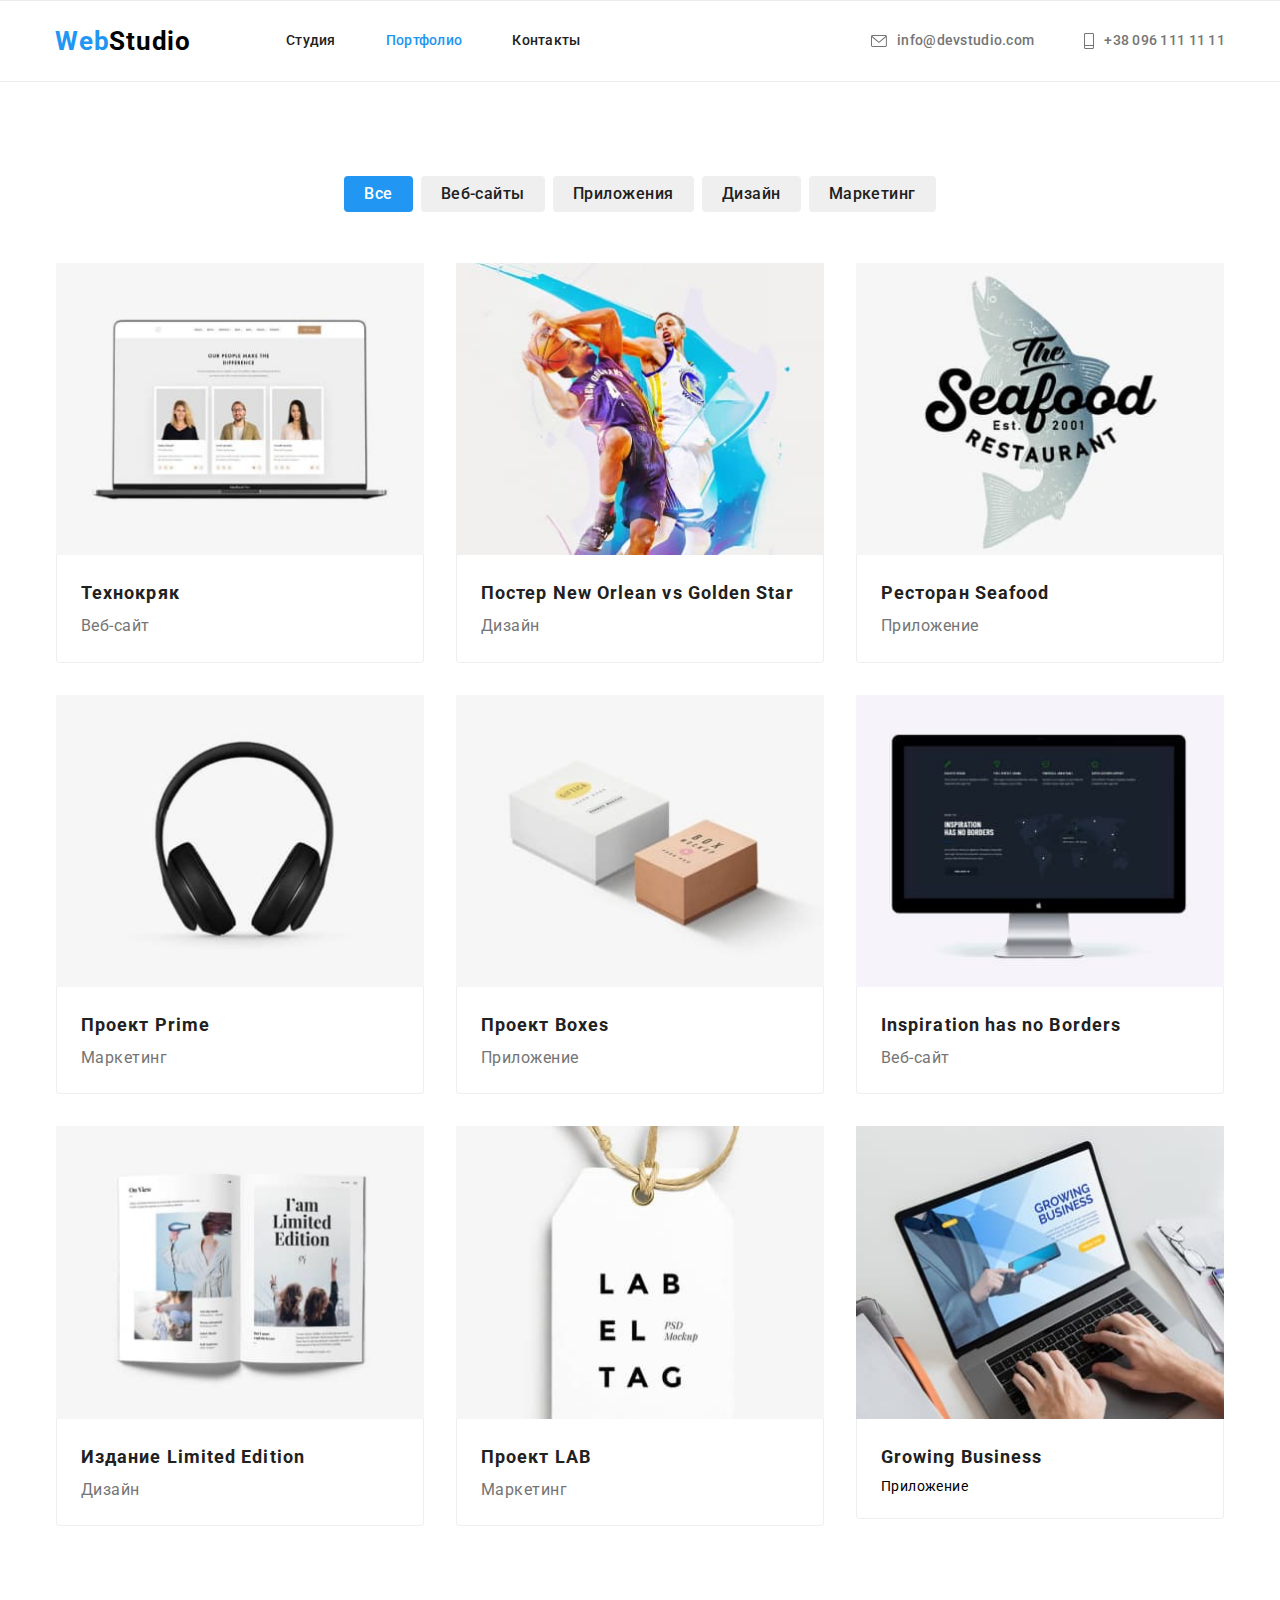
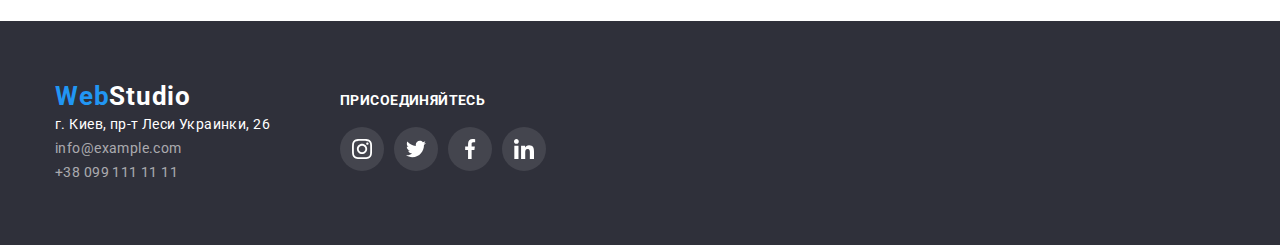
==== portfolio.html @ cf09ec6f "save" ====
<!DOCTYPE html>
<html lang="en">
<head>
    <meta charset="UTF-8">
    <meta http-equiv="X-UA-Compatible" content="IE=edge">
    <meta name="viewport" content="width=device-width, initial-scale=1.0">
    <title>Portfolio</title>
<!--Шрифты-->
<link rel="preconnect" href="https://fonts.googleapis.com">
<link rel="preconnect" href="https://fonts.gstatic.com" crossorigin>
<link href="https://fonts.googleapis.com/css2?family=Raleway:wght@500&family=Roboto:wght@400;500;700;900&display=swap"
    rel="stylesheet">
<!-- Конец шрифтов -->

<!-- Normalize styles старт -->
<link rel="stylesheet" href="https://cdn.jsdelivr.net/npm/modern-normalize@1.1.0/modern-normalize.min.css">
<!-- Normalize styles конец -->

<!-- Кастомніе стили -->
    <link rel="stylesheet" href="./css/styles.css">
    
    
    </head>

<body>
    <!--Шапка сайта-->
    
    <header class="header header-wrapper">
        <div class="container header-container">
        <nav class="header-container">
            <a class="header-logo link" href="./index.html">Web<span class="logo">Studio</span></a>

            <ul class="header-list list header-color">
                <li class="header-list-item"><a class="nav-link link" href="./index.html">Студия</a></li>
                <li class="header-list-item"><a class="nav-link link current" href="./portfolio.html">Портфолио</a></li>
                <li class="header-list-item"><a class="nav-link link" href="./index.html">Контакты</a></li>
            </ul>
        </nav>

        <ul class="header-list header-contact list">
             <li class="header-cntct header-contacts-item"><a class="header-link link" href="mailto:info@devstudio.com">
                <svg class="contact-link-icon" width="16" height="12">
                    <use href="./images/icons.svg#icon-envelope"></use>
                </svg>info@devstudio.com</a></li>

            <li class="header-tel-item"><a class="header-link link" href="tel:+380961111111">
                <svg class="contact-link-icon" width="10" height="16">
                    <use href="./images/icons.svg#icon-telephone"></use>
                </svg>+38 096 111 11 11</a></li>

        </ul>
            </div>
                </header>

    <main>
    <section class="section-distance">
        <div class="container">
    <!--Кнопки-->
    <h1 class="hidden">Кнопки</h1>
<ul class="button-portfolio">
    <li class="button-item section-shadow"><button class="button-list btn-info current" type="button">Все</button></li>
    <li class="button-item section-shadow"><button class="button-list btn-info" type="button">Веб-сайты</button></li>
    <li class="button-item section-shadow"><button class="button-list btn-info" type="button">Приложения</button></li>
    <li class="button-item section-shadow"><button class="button-list btn-info" type="button">Дизайн</button></li>
    <li class="button-item section-shadow"><button class="button-list btn-info" type="button">Маркетинг</button></li>
</ul>


<!--Список работ-->
  
    
<ul class="card-list about-img card-set">
    <li class="card-img list card-set-item"><img class="card-link" src="./images/img1.jpg" alt="ноутбук" width="370" height="294">
    <div class="team-wrapper"><h2 class="card-title">Технокряк</h2>
    <p class="card-text">Веб-сайт</p></div>
</li>
   
    <li class="card-img list card-set-item"><img src="./images/img2.jpg" alt="баскетбол" width="370" height="294">
    <div class="team-wrapper"><h2 class="card-title">Постер New Orlean vs Golden Star</h2>
    <p class="card-text">Дизайн</p></div>
</li>
   
    <li class="card-img list card-set-item"><img src="./images/img3.jpg" alt="рыба" width="370" height="294">
    <div class="team-wrapper"><h2 class="card-title">Ресторан Seafood</h2>
    <p class="card-text">Приложение</p></div>
</li>
    
    <li class="card-img list card-set-item"><img src="./images/img4.jpg" alt="наушники" width="370" height="294">
    <div class="team-wrapper"><h2 class="card-title">Проект Prime</h2>
    <p class="card-text">Маркетинг</p></div>
</li>
    
    <li class="card-img list card-set-item"><img src="./images/img5.jpg" alt="коробки" width="370" height="294">
    <div class="team-wrapper"><h2 class="card-title">Проект Boxes</h2>
    <p class="card-text">Приложение</p></div>
</li>
    
    <li class="card-img list card-set-item"><img src="./images/img6.jpg" alt="монитор" width="370" height="294">
    <div class="team-wrapper"><h2 class="card-title">Inspiration has no Borders</h2>
    <p class="card-text">Веб-сайт</p></div>
</li>
    
    <li class="card-img list card-set-item"><img src="./images/img7.jpg" alt="журнал" width="370" height="294">
   <div class="team-wrapper"><h2 class="card-title">Издание Limited Edition</h2>
<p class="card-text">Дизайн</p></div>
</li>
    
    <li class="card-img list card-set-item"><img src="./images/img8.jpg" alt="брелок" width="370" height="294">
    <div class="team-wrapper"><h2 class="card-title">Проект LAB</h2>
    <p class="card-text">Маркетинг</p></div>
</li>
   
    <li class="card-img list card-set-item"><img src="./images/img9.jpg" alt="ноутбук с руками" width="370" height="294">
    <div class="team-wrapper"><h2 class="card-title">Growing Business</h2>
    <p>Приложение</p></div>
</li>
    
</ul>
    </div>
    </section>
    </main>


    <!--Футер-->
<footer class="footer">
    <div class="container footer-container">
        <div class="footer-cntct">
            <a class="footer-logo link" href="./index.html">Web<span class="footer-logo-ft">Studio</span></a>

            <address>
                <p class="address">г. Киев, пр-т Леси Украинки, 26</p>

                <ul class="list footer-contact">

                    <li><a class="link link-footer" href="mailto:info@example.com">info@example.com</a></li>
                    <li><a class="link link-footer" href="tel:+380991111111">+38 099 111 11 11</a></li>

                </ul>
            </address>
        </div>

        <div class="soc-links-footer-section">
            <h3 class="soc-links-footer-title">присоединяйтесь</h3>
            <ul class="soc-links-footer-list">
                <li class="soc-links-footer-item">
                    <a class="soc-links-footer">
                        <svg class="soc-links-footer-link" width="20" height="20">
                            <use href="./images/icons.svg#icon-instagram"></use>
                        </svg>
                    </a>
                </li>

                <li class="soc-links-footer-item">
                    <a class="soc-links-footer">
                        <svg class="soc-links-footer-link" width="20" height="20">
                            <use href="./images/icons.svg#icon-twitter"></use>
                        </svg>
                    </a>
                </li>

                <li class="soc-links-footer-item">
                    <a class="soc-links-footer">
                        <svg class="soc-links-footer-link" width="20" height="20">
                            <use href="./images/icons.svg#icon-facebook"></use>
                        </svg>
                    </a>
                </li>

                <li class="soc-links-footer-item">
                    <a class="soc-links-footer">
                        <svg class="soc-links-footer-link" width="20" height="20">
                            <use href="./images/icons.svg#icon-linkedin"></use>
                        </svg>
                    </a>
                </li>

            </ul>
        </div>

    </div>
</footer>

</body>

</html>
---- css/styles.css ----
:root {
    /* fonts */
    --main-font: "Roboto";
    --secondary-font: "Raleway";

    /* text colors */
    --accent-txt-color: #2196F3;
    --main-color-btn: #212121;
    --card-text: #757575;
    --bg-color: #2F303A;
    --color-light: #FFFFFF;


    /* bg-colors */

    /* others */

    --items: 3;
    --indent: 30px;

}


body {
    font-family: "Roboto", "Raleway", sans-serif;
    font-size: 14px;
    line-height: 1.71;
    letter-spacing: 0.03em;
    
}


/* reset */
h1,
h2,
h3,
h4,
p {
    margin: 0;
}



img {
    display: block;
    max-width: 100%;
    height: auto;
}

section {
    padding: 94px 0;
}





/* Сітка із застосуванням flex-box */



 .about-img {
    display: flex;
    padding: 0;
    margin: -15px;
    }

 .card-set {
     display: flex;
     flex-wrap: wrap;
     }

   .card-img {
        max-width: 100%;
        padding: 0;
        margin: 15px;
        }

 .card-set-item {
     display: block;
     flex-basis: calc((100% - var(--indent) * var(--items)) / var(--items));
     max-width: 100%;
     height: auto;
     border-radius: 4px;
     border: 0p;
     border: 1px solid transparent;
     }

    .card-set-item:hover,
    .card-set-item:focus {
        /* border: 1px solid #EEEEEE; */
        box-shadow: 0px 1px 1px rgba(0, 0, 0, 0.12), 
        0px 4px 4px rgba(0, 0, 0, 0.06), 
        1px 4px 6px rgba(0, 0, 0, 0.16);
        cursor: pointer;
    }

 .card-img.list.card-set-item {
     margin: 15px;
    }
 
  .card-img.list.card-set-item:nth-child(3n) {
    margin-right: 0;
    }



    .card-set-foto {
        --items: 4;
        }



/* common styles start */
    .link {
        text-decoration: none;


    }

    .list {
        list-style: none;
        margin: 0;
        padding: 0;
    }

/* common sryles end */

/* Header section */




.container {
    width: 1200px;
    padding-left: 15px;
    padding-right: 15px;
    margin-left: auto;
    margin-right: auto;

}



.link {
    font-weight: 500;
    font-size: 14px;
    line-height: 1.14;
    letter-spacing: 0.02em;
}

 .header-link {
     color: var(--card-text);

     
}

.header-container {
    display: flex;
    align-items: center;
}


.header-list {
    display: flex;
}



.header-contact {
    margin-left: auto
}

.header-contacts-item:not(:last-child) {
    margin-right: 50px;
}

.header-contacts-item {
    display: flex;
    align-items: center;
    justify-content: center;
}

.header-logo {
    margin-right: 95px;
}

    .header-list-item:not(:last-child) {
        margin-right: 50px;
}


    .nav-link {
        display:block;
        color: var(--main-color-btn);
        padding-top: 32px;
        padding-bottom: 32px;
    }

          .current {
              color: var(--accent-txt-color);
    
          }

    

    .header-contact {
        font-weight: 500;
        font-size: 14px;
        line-height: 1,14;
        letter-spacing: 0.02em;
        color: var(--card-text);
    }


    .header-cntct:not(:last-child) {
        margin-right: 50px;
    }

        .header-link:hover,
        .header-link:focus {
            color: var(--accent-txt-color);
        }
    
    
        .header-link {
            padding-top: 32px;
            padding-bottom: 32px;
            display: flex;
            align-items: center;
        }

        .contact-link-icon {
            margin-right: 10px;
            fill: currentColor;
        }


    /* .header-cntct::before {
        display: block;
        content: "";
        width: 16px;
        height: 12px;
        background-image: url("../images/envelope.svg");
        background-size: contain;
        background-repeat: no-repeat;
        background-position: center;
        margin-right: 10px;
        
    } */

        .header-cntct:hover,
        .header-cntct:focus {
            color: var(--accent-txt-color);
            cursor: pointer;
        }

                /* .header-tel-item::before {
                    display: block;
                        content: "";
                        width: 10px;
                        height: 16px;
                        background-image: url("../images/smartphone.svg");
                        background-size: contain;
                        background-repeat: no-repeat;
                        background-position: center;
                        margin-right: 10px;
                } */

                    .header-tel-item:hover,
                    .header-tel-item:focus {
                        color: var(--accent-txt-color);
                        cursor: pointer;
                    }


        /* .header-contacts-item::before {
            background-image: url("../images/envelope.svg");
           
        } */


    .header-logo {
        font-weight: 700;
            font-size: 26px;
            line-height: 1.19;
            letter-spacing: 0.03em;
            color: var(--accent-txt-color);
    }

        .logo {
            color: #000000;
        }

     

         .main-color-btn {
            color: var(--main-color-btn);
        }



/* Hero section */


   

    .hero {
        background-color: var(--bg-color);
        max-width: 1600px;
        margin-left: auto;
        margin-right: auto;
        height: 600px;
        padding-top: 200px;
        padding-bottom: 200px;
    
        background-image: linear-gradient(to right,
        rgba(47, 48, 58, 0.4),
        rgba(47, 48, 58, 0.4)), 
        url(../images/Hero-img.jpg);
        background-repeat: no-repeat;
        background-position: center;
        background-size: cover;
        
    }

         .uppertitle {
             font-weight: 900;
             font-size: 44px;
             line-height: 1.36;
             text-align: center;
             letter-spacing: 0.06em;
             text-transform: uppercase;
             color: var(--color-light);
             max-width: 696px;
             margin: 0 auto;
             margin-bottom: 30px;
         }

    .hidden {
        display: none;
        
    }

    .section-shadow:hover,
    .section-shadow:focus {
        box-shadow: 0px 3px 1px rgba(0, 0, 0, 0.1), 
        0px 1px 2px rgba(0, 0, 0, 0.08),
        0px 2px 2px rgba(0, 0, 0, 0.12);
        border-radius: 4px;

        cursor: pointer;

    }


    .button-item:not(:last-child) {
        margin-right: 8px;
       
    }


    .button-portfolio {
       display: flex;
       justify-content: center;
       padding: 0;
       margin: 0;
       margin-bottom: 50px;
       
 }

    .btn {
        border-radius: 4px;

    }

    .btn-info {
        border-radius: 4px;
    }


    .hero-btn {
        padding: 10px 30px;
        font-family: inherit;
        font-weight: 700;
        font-size: 16px;
        line-height: 1.87;
        letter-spacing: 0.06em;
        color: var(--color-light);
        background-color: var(--accent-txt-color);
        
        
    }

    .button-list {
        padding: 5px 20px;
        font-family: inherit;
        font-weight: 500;
        font-size: 16px;
        line-height: 1.62;
        text-align: left;
        letter-spacing: 0.03em;
        color: var(--main-color-btn);

        cursor: pointer;
    }
    

         ul {
            list-style: none;
    }


        button {
            display:flex;
            align-items: center;
            text-align: center;
            margin: 0 auto;
            cursor: pointer;
            border: none;
    }


    .button-list.current,
    .button-list:hover,
    .button-list:focus {
        background-color: var(--accent-txt-color);
        color: var(--color-light);

    }

   


    .team-wrapper {
        padding: 20px 24px;
        background: #FFFFFF;
        border: 1px solid #EEEEEE;
        border-top: none;
    }

    .header-wrapper {
        border: 1px solid #ECECEC;
        border-left: none;
        border-right: none;
    }

    .team-wrapper {
        background: #FFFFFF;
        border-radius: 0px 0px 4px 4px;
    
    }

    .team-wrapper:hover,
    .team-wrapper:focus {
       border: 1px solid transparent;
       color: #EEEEEE;
          
    }

 .card-link {
     display: block;
 }

    .card-link:hover,
    .card-link:focus {
        cursor: pointer;
        box-shadow: 0px 1px 1px rgba(0, 0, 0, 0.12),
            0px 4px 4px rgba(0, 0, 0, 0.06),
            1px 4px 6px rgba(0, 0, 0, 0.16);
            
    }

   
/* 
    .team-wrapper:hover,
    .team-wrapper:focus {
        border: 1px solid transparent;
    } */



    .cards {
        padding: 30px 0;
    }
    /* .card-img:last-child,
    .card-img:nth-child(3n) {
        margin: 0;
    } */


        .team-img {
            display:block;
            max-width:100%;
            height: auto;
        }

   
    .team-item {
        margin-right: -15px;
        width: 270px;
        margin: 15px;
        padding: 0;
        box-shadow: 0px 1px 3px rgba(0, 0, 0, 0.12), 0px 1px 1px rgba(0, 0, 0, 0.14), 0px 2px 1px rgba(0, 0, 0, 0.2);

    }


    /* .team-item:last-child {
        margin: 0;
    } */
    

    .card-title {
        font-weight: 700;
        font-size: 18px;
        line-height: 2;
        letter-spacing: 0.06em;
        
        color: var(--main-color-btn);
    }
    
        .card-text {
            font-weight: 400;
                font-size: 16px;
                line-height: 1.89;
                letter-spacing: 0.03em;
            
                color: var(--card-text);
        }

   

    .btn:hover,
    .btn:focus{
        
        background-color: #188CE8;
    }

        .regular-customers {
            font-weight: 700;
            font-size: 36px;
            line-height: 42px;
            text-align: center;
            letter-spacing: 0.03em;
    
            color: #212121;
            margin-bottom: 50px;
            }


        .regular-us {
            display:flex;
            gap: 30px;
        }


            .regular-info {
                width: 170px;
                
            }

               

                .regular-icon-list {
                    border: 1px solid #AFB1B8;
                    border-radius: 4px;
                    display: flex;
                    justify-content: center;
                    align-items: center;
                    height: 92px;
                    outline: none;
                    
                }

                .regular-icon-list:hover,
                .regular-icon-list:focus {
                    border: 1px solid var(--accent-txt-color);
                }

                .regular-icon {
                    fill: rgba(175, 177, 184, 1);
                
                }

                 

                .regular-icon-list:hover .regular-icon,
                .regular-icon-list:focus .regular-icon {
                    fill: var(--accent-txt-color);
                
                }

                

            


    .benefits-us {
        display: flex;
        justify-content: space-between;


}

    .benefits-info {
        width: 270px;
        flex-basis: calc((100% - 90px) / 4);
    }

    .benefits-icon {
        width: 70px;
        height: 70px;

    }

        .benefits-icon-list {
            width: 270px;
            height: 120px;
            background: #F5F4FA;
            border-radius: 4px;

            display: flex;
            justify-content: center;
            align-items: center;
            margin-bottom: 30px;
            
        }


    .benefits-about {
            margin-bottom: 10px;
            font-weight: 700;
            font-size: 14px;
            line-height: 16px;
            letter-spacing: 0.03em;
            text-transform: uppercase;
        
            color: var(--main-color-btn);
    }

    .benefits-description {
            font-weight: 400;
            font-size: 14px;
            line-height: 1.71;
            letter-spacing: 0.03em;
            color: var(--card-text);
    }

    .about-us {
            font-weight: 700;
            font-size: 36px;
            line-height: 1.17;
            text-align: center;
            letter-spacing: 0.03em;
            color: var(--main-color-btn);
            margin-bottom: 50px;
    }
  

    .team {
        padding: 94px 0;
        background: #F5F4FA;
    }

        .team-us {
            font-weight: 700;
            font-size: 36px;
            line-height: 42px;
            text-align: center;
            letter-spacing: 0.03em;
            
            color: var(--main-color-btn);
           margin-bottom: 50px;

        }




        .team-employees {
            font-weight: 500;
            font-size: 16px;
            line-height: 1.19;
            text-align: center;
            letter-spacing: 0.03em;

            color: var(--main-color-btn);
            margin-bottom: 10px;
        }


            .place-work {
                
                font-weight: 400;
                font-size: 16px;
                line-height: 1.19;
                text-align: center;
                letter-spacing: 0.03em;
                color:var(--card-text);
                margin-bottom: 16px;
            }


            .team-soc-link {
                display: flex;
                justify-content: center;
            }

                  .team-soc-item + .team-soc-item {
                       margin-left: 10px;
                   }

            .team-soc-link {
                width: 44px;
                height: 44px;
                border-radius: 50%;
                background-color: #fff;
                display: flex;
                justify-content: center;
                align-items: center;
            }

            .team-soc-link:hover,
            .team-soc-link:focus {
                background-color: var(--accent-txt-color);
                
            }

            .team-soc-icon {
                fill: #AFB1B8;
            }


            .team-soc-link:hover .team-soc-icon,
            .team-soc-link:focus .team-soc-icon {
                fill: #FFFFFF;

            }

            .team-soc-list {
                display: flex;
                justify-content: center;
                padding: 0;
            }

            
            .footer-cntct {
                margin-right: 70px;
            }




    .footer {
        padding: 60px 0;
        background-color: var(--bg-color);
    }

    .footer-logo {
        font-weight: 700;
        font-size: 26px;
        line-height: 1.19;
        letter-spacing: 0.03em;
        color: var(--accent-txt-color);
       
    }
     
     .link:hover,
     .link:focus {
        color: var(--accent-txt-color);
     }

     .footer-logo-ft {
        color: var(--color-light);
     }

     .address {
        font-style: normal;
        font-weight: 400;
        font-size: 14px;
        line-height: 1.71;
        letter-spacing: 0.03em;
        color: var(--color-light);
     }

     .link-footer {
        font-style: normal;
        font-weight: 400;
        font-size: 14px;
        line-height: 1.71;
        letter-spacing: 0.03em;
        color: rgba(255, 255, 255, 0.6);

     }
    
     .footer-contact {
            text-decoration: none;
     }


     .soc-links-footer-list {
        display: flex;
        gap: 10px;
        padding: 0;
     }

     .soc-links-footer {
        width: 44px;
        height: 44px;
        border-radius: 50%;

        background: rgba(255, 255, 255, 0.1);
        display: flex;
        justify-content: center;
        align-items: center;
        fill: #FFFFFF;

     }

     .soc-links-footer:hover,
     .soc-links-footer:focus {
        background: var(--accent-txt-color);
        fill: #FFFFFF;
        cursor: pointer;
     }

     .footer-container {
        display: flex;
        align-items: baseline;
     }

     .soc-links-footer-title {
        font-size: 14px;
        text-transform: uppercase;
        
            color: #FFFFFF;
     }
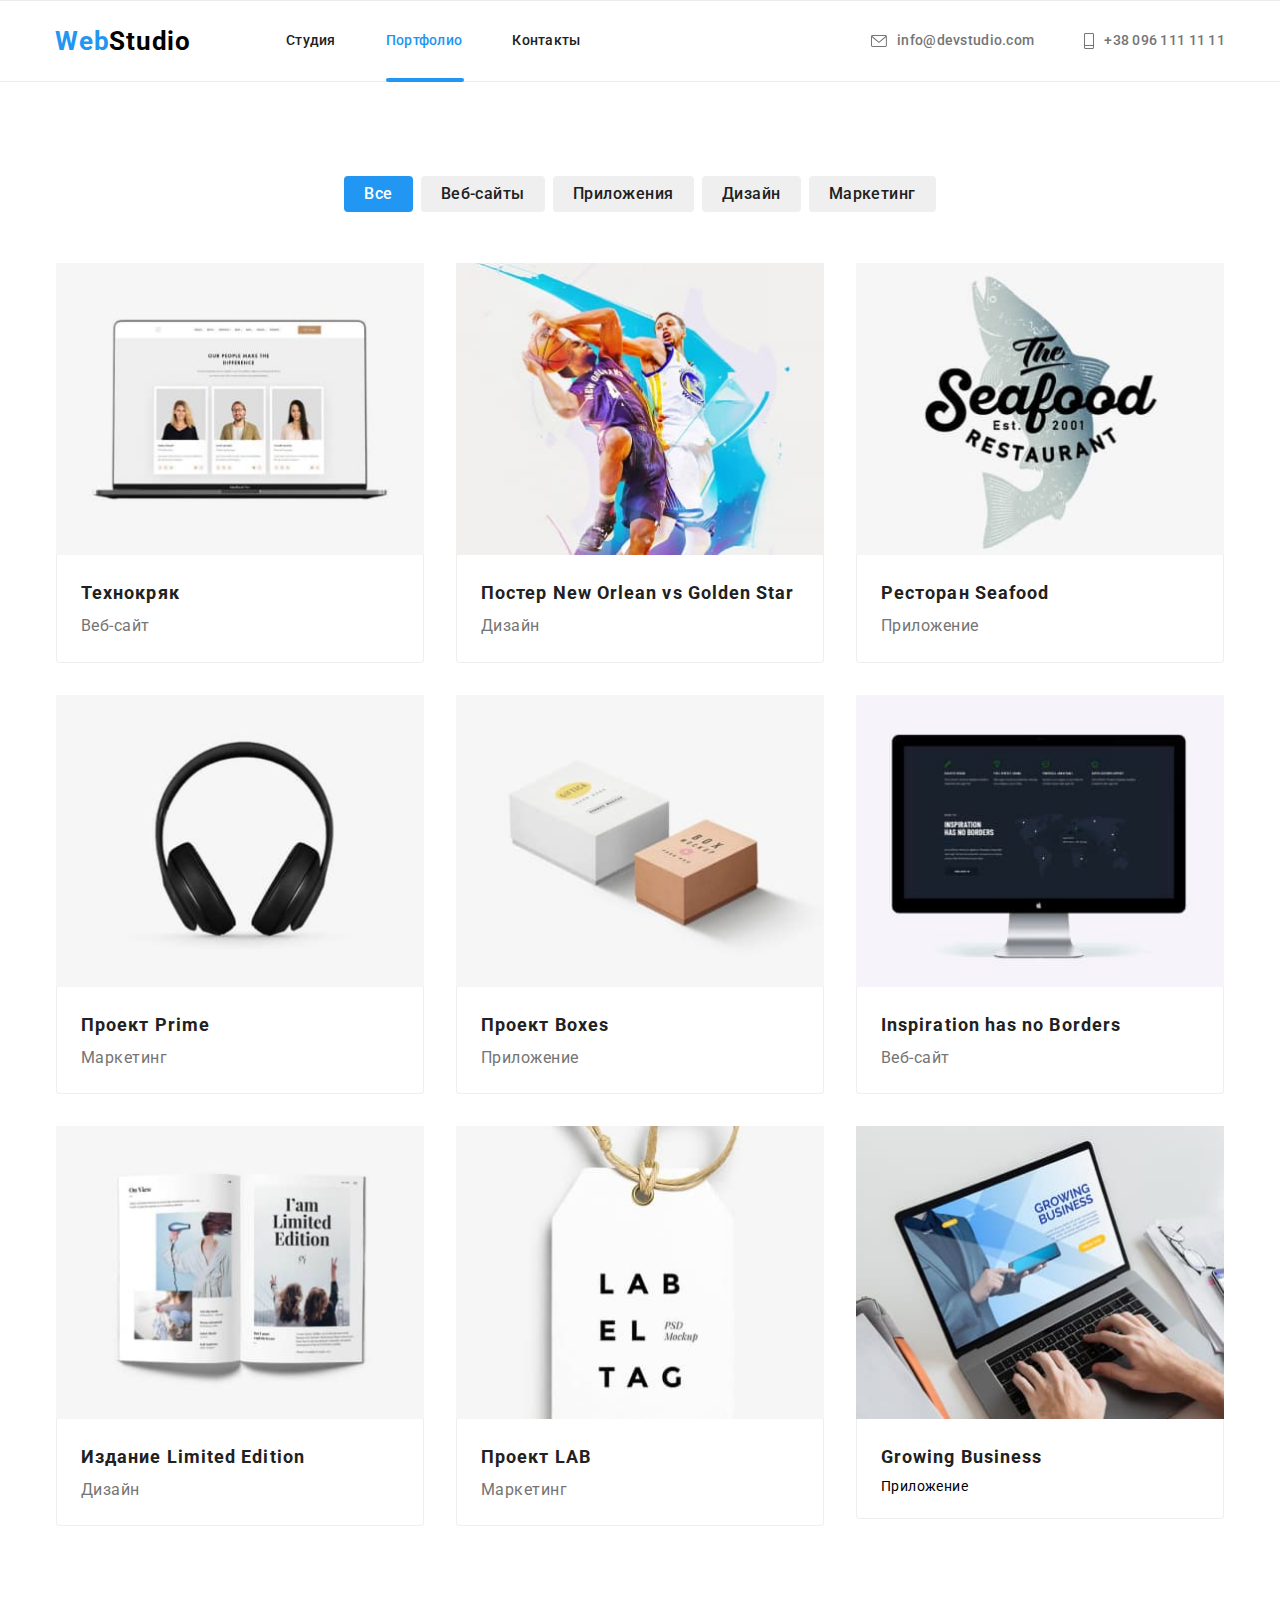
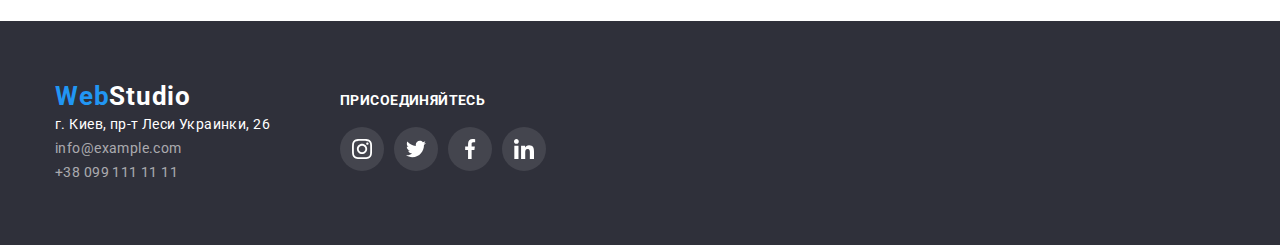
==== commit 7c07d100: "save" ====
--- a/portfolio.html
+++ b/portfolio.html
@@ -32,7 +32,7 @@
 
             <ul class="header-list list header-color">
                 <li class="header-list-item"><a class="nav-link link" href="./index.html">Студия</a></li>
-                <li class="header-list-item"><a class="nav-link link current" href="./portfolio.html">Портфолио</a></li>
+                <li class="header-list-item nav-site-portfolio"><a class="nav-link link current" href="./portfolio.html">Портфолио</a></li>
                 <li class="header-list-item"><a class="nav-link link" href="./index.html">Контакты</a></li>
             </ul>
         </nav>
--- a/css/styles.css
+++ b/css/styles.css
@@ -17,6 +17,7 @@
 
     --items: 3;
     --indent: 30px;
+    --anim-slow: 250ms cubic-bezier(0.4, 0, 0.2, 1);
 
 }
 
@@ -84,6 +85,7 @@
      border-radius: 4px;
      border: 0p;
      border: 1px solid transparent;
+     transition: box-shadow var(--anim-slow);
      }
 
     .card-set-item:hover,
@@ -187,7 +189,10 @@
 
     .header-list-item:not(:last-child) {
         margin-right: 50px;
-}
+        
+}
+
+
 
 
     .nav-link {
@@ -195,11 +200,42 @@
         color: var(--main-color-btn);
         padding-top: 32px;
         padding-bottom: 32px;
+        transition: color var(--anim-slow);
     }
 
           .current {
               color: var(--accent-txt-color);
     
+          }
+
+          
+
+          .nav-site-studio::after {
+                position: absolute;
+                content: "";
+                display: inline-block;
+                align-items: flex-end;
+                bottom: -1px;
+                width: 48px;
+                height: 4px;
+
+                border-radius: 2px;
+                background-color: var(--accent-txt-color);
+          }
+
+
+          .nav-site-portfolio::after {
+                position: absolute;
+                content: "";
+                display: inline-block;
+                align-items: flex-end;
+                bottom: -1px;
+                width: 78px;
+                height: 4px;
+    
+                background-color: var(--accent-txt-color);
+                border-radius: 2px;
+
           }
 
     
@@ -228,6 +264,7 @@
             padding-bottom: 32px;
             display: flex;
             align-items: center;
+            transition: color var(--anim-slow);
         }
 
         .contact-link-icon {
@@ -342,16 +379,7 @@
         
     }
 
-    .section-shadow:hover,
-    .section-shadow:focus {
-        box-shadow: 0px 3px 1px rgba(0, 0, 0, 0.1), 
-        0px 1px 2px rgba(0, 0, 0, 0.08),
-        0px 2px 2px rgba(0, 0, 0, 0.12);
-        border-radius: 4px;
-
-        cursor: pointer;
-
-    }
+    
 
 
     .button-item:not(:last-child) {
@@ -388,6 +416,7 @@
         letter-spacing: 0.06em;
         color: var(--color-light);
         background-color: var(--accent-txt-color);
+        transition: var(--anim-slow);
         
         
     }
@@ -403,8 +432,30 @@
         color: var(--main-color-btn);
 
         cursor: pointer;
-    }
-    
+        transition: background-color var(--anim-slow),
+        color var(--anim-slow),
+        box-shadow var(--anim-slow);
+    }
+    
+
+        .button-list.current,
+        .button-list:hover,
+        .button-list:focus {
+            background-color: var(--accent-txt-color);
+            color: var(--color-light);
+    
+        }
+
+        .section-shadow:hover,
+        .section-shadow:focus {
+            box-shadow: 0px 3px 1px rgba(0, 0, 0, 0.1),
+                0px 1px 2px rgba(0, 0, 0, 0.08),
+                0px 2px 2px rgba(0, 0, 0, 0.12);
+            border-radius: 4px;
+    
+            cursor: pointer;
+    
+        }
 
          ul {
             list-style: none;
@@ -421,15 +472,11 @@
     }
 
 
-    .button-list.current,
-    .button-list:hover,
-    .button-list:focus {
-        background-color: var(--accent-txt-color);
-        color: var(--color-light);
-
-    }
-
-   
+    
+
+   .header {
+    position: relative;
+   }
 
 
     .team-wrapper {
@@ -570,6 +617,7 @@
                     align-items: center;
                     height: 92px;
                     outline: none;
+                    transition: border var(--anim-slow);
                     
                 }
 
@@ -580,6 +628,7 @@
 
                 .regular-icon {
                     fill: rgba(175, 177, 184, 1);
+                    transition: fill var(--anim-slow);
                 
                 }
 
@@ -719,6 +768,7 @@
                 display: flex;
                 justify-content: center;
                 align-items: center;
+                transition: background-color var(--anim-slow);
             }
 
             .team-soc-link:hover,
@@ -729,6 +779,7 @@
 
             .team-soc-icon {
                 fill: #AFB1B8;
+                transition: fill var(--anim-slow);
             }
 
 
@@ -791,6 +842,7 @@
         line-height: 1.71;
         letter-spacing: 0.03em;
         color: rgba(255, 255, 255, 0.6);
+        transition: color var(--anim-slow);
 
      }
     
@@ -815,8 +867,11 @@
         justify-content: center;
         align-items: center;
         fill: #FFFFFF;
-
-     }
+        transition: background var(--anim-slow), fill var(--anim-slow);
+
+     }
+
+
 
      .soc-links-footer:hover,
      .soc-links-footer:focus {
@@ -835,4 +890,7 @@
         text-transform: uppercase;
         
             color: #FFFFFF;
-     }+     }
+
+
+    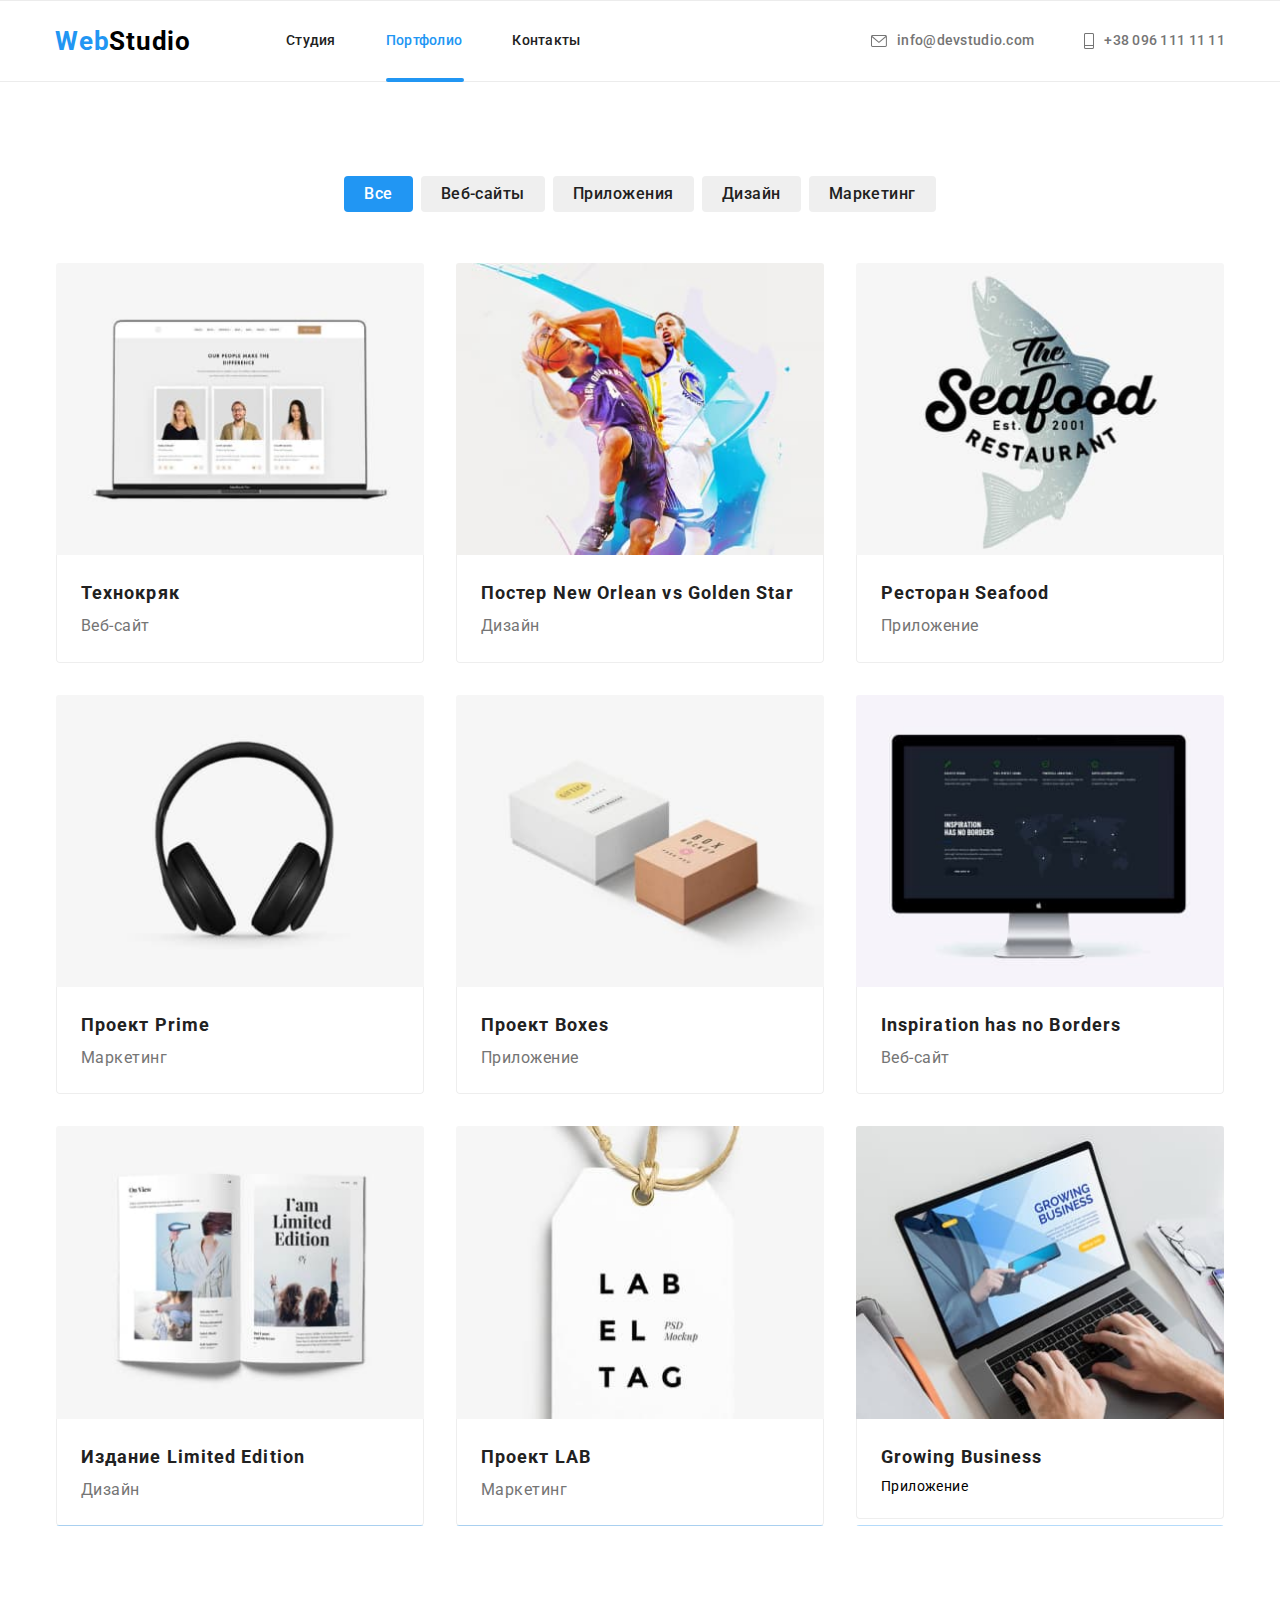
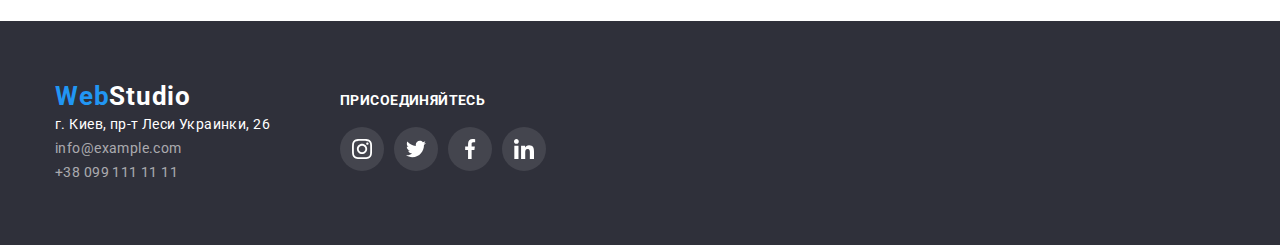
==== commit 197fc45a: "save overlay" ====
--- a/portfolio.html
+++ b/portfolio.html
@@ -71,46 +71,99 @@
     
 <ul class="card-list about-img card-set">
     <li class="card-img list card-set-item"><img class="card-link" src="./images/img1.jpg" alt="ноутбук" width="370" height="294">
+        <div class="portfolio-overlay">
+            <p class="portfolio-desc">Ресурс предлагает комплексные предложения
+                 с разным уровнем функционала и сервисов.
+                 Все это позволит посетителю получить
+            исчерпывающие сведения о компании или частном лице.</p></div>
     <div class="team-wrapper"><h2 class="card-title">Технокряк</h2>
     <p class="card-text">Веб-сайт</p></div>
 </li>
    
     <li class="card-img list card-set-item"><img src="./images/img2.jpg" alt="баскетбол" width="370" height="294">
+        <div class="portfolio-overlay">
+            <p class="portfolio-desc">Ресурс предлагает комплексные предложения
+                с разным уровнем функционала и сервисов.
+                Все это позволит посетителю получить
+                исчерпывающие сведения о компании или частном лице.</p>
+            </div>
     <div class="team-wrapper"><h2 class="card-title">Постер New Orlean vs Golden Star</h2>
     <p class="card-text">Дизайн</p></div>
 </li>
    
     <li class="card-img list card-set-item"><img src="./images/img3.jpg" alt="рыба" width="370" height="294">
+        <div class="portfolio-overlay">
+            <p class="portfolio-desc">Ресурс предлагает комплексные предложения
+                с разным уровнем функционала и сервисов.
+                Все это позволит посетителю получить
+                исчерпывающие сведения о компании или частном лице.</p>
+        </div>
     <div class="team-wrapper"><h2 class="card-title">Ресторан Seafood</h2>
     <p class="card-text">Приложение</p></div>
 </li>
     
     <li class="card-img list card-set-item"><img src="./images/img4.jpg" alt="наушники" width="370" height="294">
+        <div class="portfolio-overlay">
+            <p class="portfolio-desc">Ресурс предлагает комплексные предложения
+                с разным уровнем функционала и сервисов.
+                Все это позволит посетителю получить
+                исчерпывающие сведения о компании или частном лице.</p>
+        </div>
     <div class="team-wrapper"><h2 class="card-title">Проект Prime</h2>
     <p class="card-text">Маркетинг</p></div>
 </li>
     
     <li class="card-img list card-set-item"><img src="./images/img5.jpg" alt="коробки" width="370" height="294">
+        <div class="portfolio-overlay">
+            <p class="portfolio-desc">Ресурс предлагает комплексные предложения
+                с разным уровнем функционала и сервисов.
+                Все это позволит посетителю получить
+                исчерпывающие сведения о компании или частном лице.</p>
+        </div>
     <div class="team-wrapper"><h2 class="card-title">Проект Boxes</h2>
     <p class="card-text">Приложение</p></div>
 </li>
     
     <li class="card-img list card-set-item"><img src="./images/img6.jpg" alt="монитор" width="370" height="294">
+        <div class="portfolio-overlay">
+            <p class="portfolio-desc">Ресурс предлагает комплексные предложения
+                с разным уровнем функционала и сервисов.
+                Все это позволит посетителю получить
+                исчерпывающие сведения о компании или частном лице.</p>
+        </div>
     <div class="team-wrapper"><h2 class="card-title">Inspiration has no Borders</h2>
     <p class="card-text">Веб-сайт</p></div>
 </li>
     
     <li class="card-img list card-set-item"><img src="./images/img7.jpg" alt="журнал" width="370" height="294">
+        <div class="portfolio-overlay">
+            <p class="portfolio-desc">Ресурс предлагает комплексные предложения
+                с разным уровнем функционала и сервисов.
+                Все это позволит посетителю получить
+                исчерпывающие сведения о компании или частном лице.</p>
+        </div>
    <div class="team-wrapper"><h2 class="card-title">Издание Limited Edition</h2>
 <p class="card-text">Дизайн</p></div>
 </li>
     
     <li class="card-img list card-set-item"><img src="./images/img8.jpg" alt="брелок" width="370" height="294">
+        <div class="portfolio-overlay">
+            <p class="portfolio-desc">Ресурс предлагает комплексные предложения
+                с разным уровнем функционала и сервисов.
+                Все это позволит посетителю получить
+                исчерпывающие сведения о компании или частном лице.</p>
+        </div>
     <div class="team-wrapper"><h2 class="card-title">Проект LAB</h2>
     <p class="card-text">Маркетинг</p></div>
 </li>
    
     <li class="card-img list card-set-item"><img src="./images/img9.jpg" alt="ноутбук с руками" width="370" height="294">
+        <div class="portfolio-overlay">
+            <p class="portfolio-desc">Ресурс предлагает комплексные предложения
+                с разным уровнем функционала и сервисов.
+                Все это позволит посетителю получить
+                исчерпывающие сведения о компании или частном лице.</p>
+        </div>
     <div class="team-wrapper"><h2 class="card-title">Growing Business</h2>
     <p>Приложение</p></div>
 </li>
--- a/css/styles.css
+++ b/css/styles.css
@@ -72,12 +72,15 @@
      }
 
    .card-img {
+        position: relative;
+        overflow: hidden;
         max-width: 100%;
         padding: 0;
         margin: 15px;
         }
 
  .card-set-item {
+    
      display: block;
      flex-basis: calc((100% - var(--indent) * var(--items)) / var(--items));
      max-width: 100%;
@@ -96,6 +99,42 @@
         1px 4px 6px rgba(0, 0, 0, 0.16);
         cursor: pointer;
     }
+
+    .portfolio-overlay {
+        position: absolute;
+        top: 0;
+        left: 0;
+
+        transform: translateY(100%);
+
+        width: 100%;
+        height: 100%;
+        display: flex;
+        justify-content: center;
+        align-items: center;
+        
+        background-color: rgba(33, 150, 243, 0.9);
+        padding: 63px 24px;
+
+        transition: transform 250ms linear;
+
+    }
+
+    .card-img:hover .portfolio-overlay {
+        transform: translateY(0);
+    }
+
+        .portfolio-desc {
+
+            font-style: normal;
+            font-weight: 400;
+            font-size: 18px;
+            line-height: 1.56;
+            letter-spacing: 0.03em;
+            
+            color: #FFFFFF;
+        }
+
 
  .card-img.list.card-set-item {
      margin: 15px;
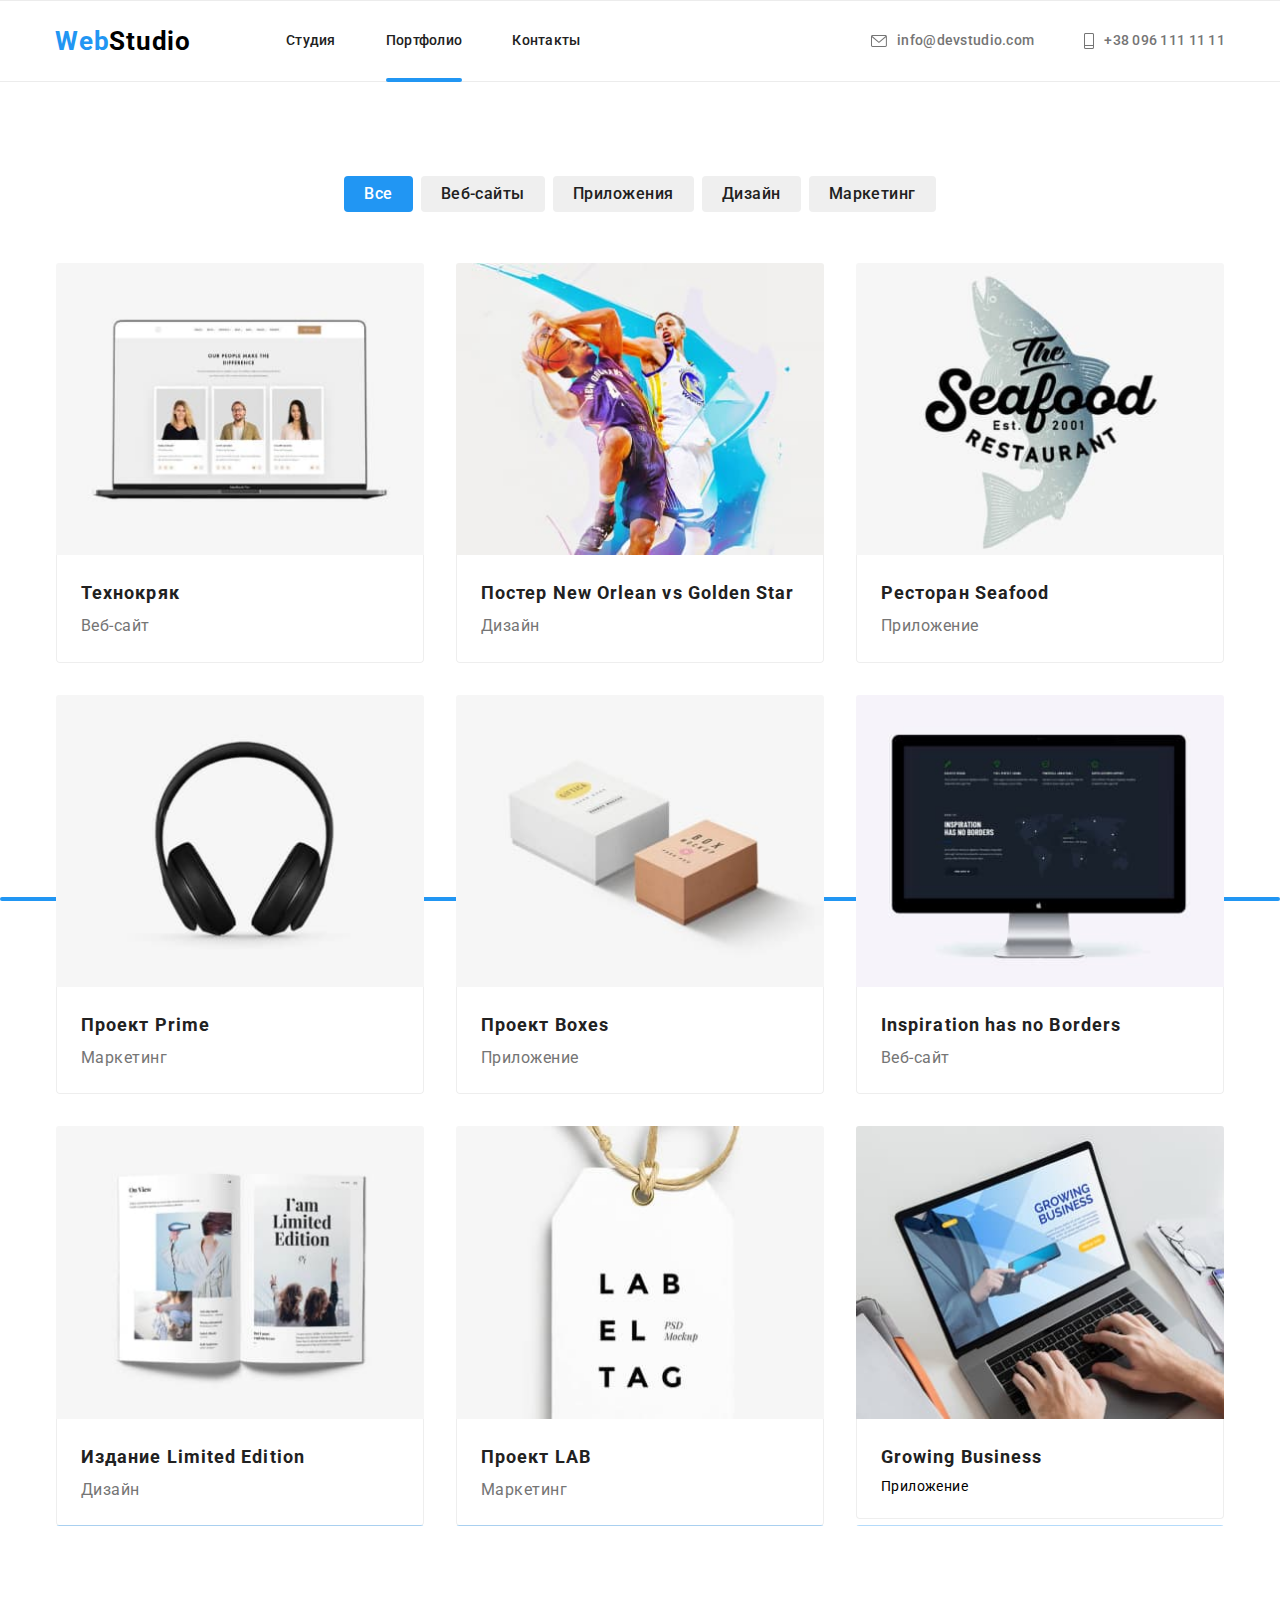
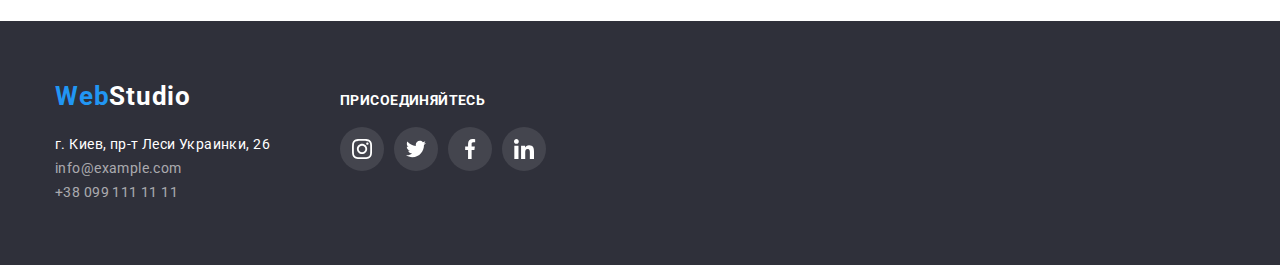
==== commit 6e8fe43d: "save" ====
--- a/portfolio.html
+++ b/portfolio.html
@@ -70,7 +70,9 @@
   
     
 <ul class="card-list about-img card-set">
-    <li class="card-img list card-set-item"><img class="card-link" src="./images/img1.jpg" alt="ноутбук" width="370" height="294">
+    <li class="card-img list card-set-item">
+        <div class="portfolio-ovrl"><img class="card-link" src="./images/img1.jpg" alt="ноутбук" width="370" height="294">
+        </div>
         <div class="portfolio-overlay">
             <p class="portfolio-desc">Ресурс предлагает комплексные предложения
                  с разным уровнем функционала и сервисов.
--- a/css/styles.css
+++ b/css/styles.css
@@ -58,6 +58,33 @@
 
 /* Сітка із застосуванням flex-box */
 
+    .img-wrapper {
+        position: relative;
+        
+    }
+
+    .img {
+        display: block;
+    }
+
+    .desc {
+        position: absolute;
+        padding: 27px;
+        width: 100%;
+       
+        text-align: center;
+        background: rgba(47, 48, 58, 0.8);
+        margin: 0;
+        bottom: 0;
+
+        font-weight: 700;
+        font-size: 14px;
+        line-height: 1.43;
+        text-align: center;
+        letter-spacing: 0.03em;
+        text-transform: uppercase;
+        color: #FFFFFF;
+    }
 
 
  .about-img {
@@ -100,6 +127,10 @@
         cursor: pointer;
     }
 
+    .portfolio-ovrl {
+        position: relative;
+    }
+    
     .portfolio-overlay {
         position: absolute;
         top: 0;
@@ -153,6 +184,12 @@
 
 
 /* common styles start */
+
+        .no-scroll {
+            overflow: hidden;
+        }
+
+
     .link {
         text-decoration: none;
 
@@ -232,7 +269,7 @@
 }
 
 
-
+   
 
     .nav-link {
         display:block;
@@ -242,40 +279,30 @@
         transition: color var(--anim-slow);
     }
 
-          .current {
-              color: var(--accent-txt-color);
-    
-          }
+        .header-list-item {
+            position: relative;
+        }
+
+          .current::after {
+            position: absolute;
+            content: "";
+            display: inline-block;
+            align-items: flex-end;
+            bottom: -1px;
+            width: 100%;
+            height: 4px;
+            left: 0;
+        
+            border-radius: 2px;
+            background-color: var(--accent-txt-color);
+            color: var(--accent-txt-color);
+        }
 
           
 
-          .nav-site-studio::after {
-                position: absolute;
-                content: "";
-                display: inline-block;
-                align-items: flex-end;
-                bottom: -1px;
-                width: 48px;
-                height: 4px;
-
-                border-radius: 2px;
-                background-color: var(--accent-txt-color);
-          }
-
-
-          .nav-site-portfolio::after {
-                position: absolute;
-                content: "";
-                display: inline-block;
-                align-items: flex-end;
-                bottom: -1px;
-                width: 78px;
-                height: 4px;
-    
-                background-color: var(--accent-txt-color);
-                border-radius: 2px;
-
-          }
+          
+
+
 
     
 
@@ -855,6 +882,10 @@
         color: var(--accent-txt-color);
        
     }
+
+    .address {
+        margin-top: 20px;
+    }
      
      .link:hover,
      .link:focus {
@@ -863,6 +894,7 @@
 
      .footer-logo-ft {
         color: var(--color-light);
+        
      }
 
      .address {
@@ -922,6 +954,7 @@
      .footer-container {
         display: flex;
         align-items: baseline;
+        
      }
 
      .soc-links-footer-title {
@@ -931,5 +964,62 @@
             color: #FFFFFF;
      }
 
-
-    +        
+
+
+     /* Modal window */
+
+     .backdrop {
+        position: fixed;
+        top: 0;
+        left: 0;
+        width: 100%;
+        height: 100%;
+        z-index: 1000;
+
+        background-color: rgba(0, 0, 0, 0.2);
+        transition: opacity 250ms linear,
+        visibility 250ms linear;
+     }
+
+
+     .backdrop.is-hidden {
+            opacity: 0;
+            visibility: hidden;
+            pointer-events: none;
+     }
+
+
+     .modal {
+        position: absolute;
+        top: 50%;
+        left: 50%;
+        transform: translate(-50%, -50%);
+
+        min-width: 528px;
+        min-height: 581px;
+        background-color: rgba(255, 255, 255, 1);
+        border-radius: 4px;
+        box-shadow: 0px 1px 3px rgba(0, 0, 0, 0.12),
+         0px 1px 1px rgba(0, 0, 0, 0.14),
+          0px 2px 1px rgba(0, 0, 0, 0.2);
+        transition: cubic-bezier(0.4, 0, 0.2, 1);
+    }
+    
+
+    .modal-close-btn {
+        position: absolute;
+        top: 8px;
+        right: 8px;
+        width: 30px;
+        height: 30px;
+
+        background: white;
+        border-radius: 50%;
+        border: 1px solid rgba(0, 0, 0, 0.1);
+        display: flex;
+        align-items: center;
+        justify-content: center;
+        cursor: pointer;
+
+    }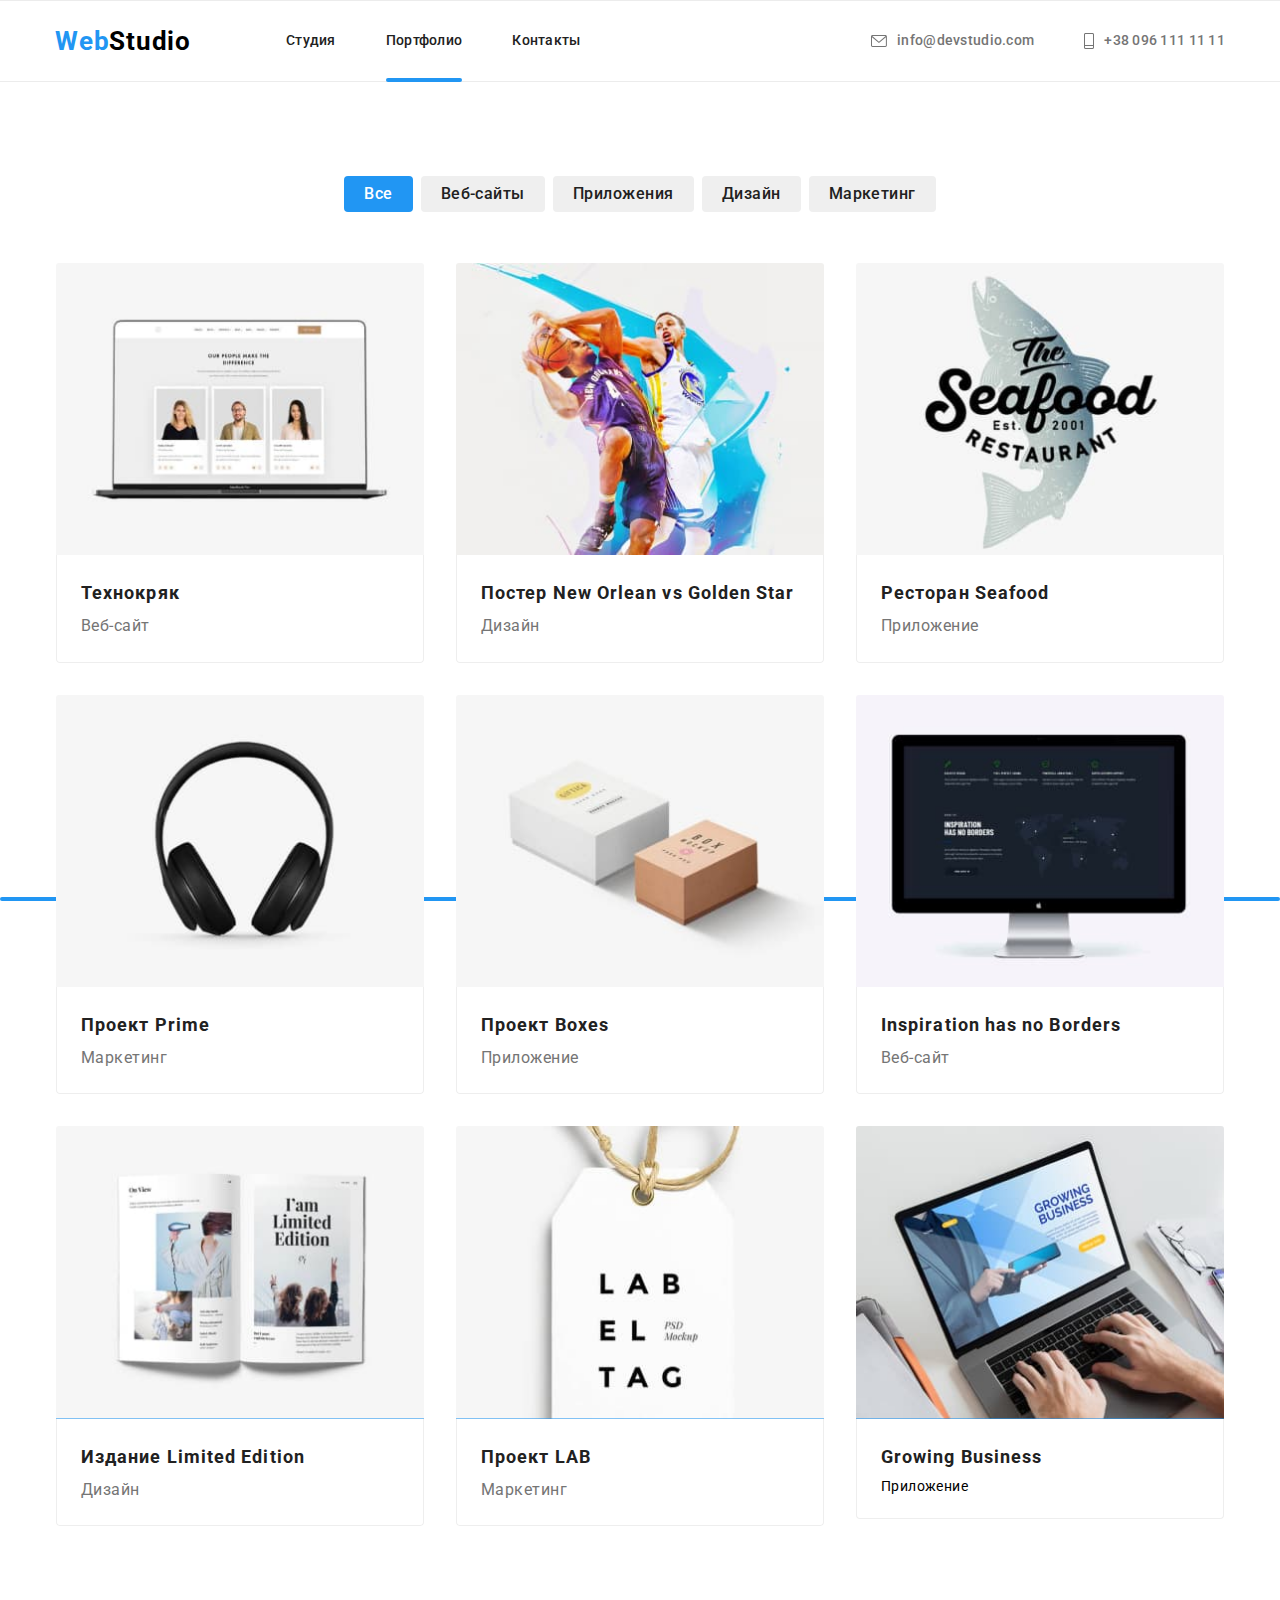
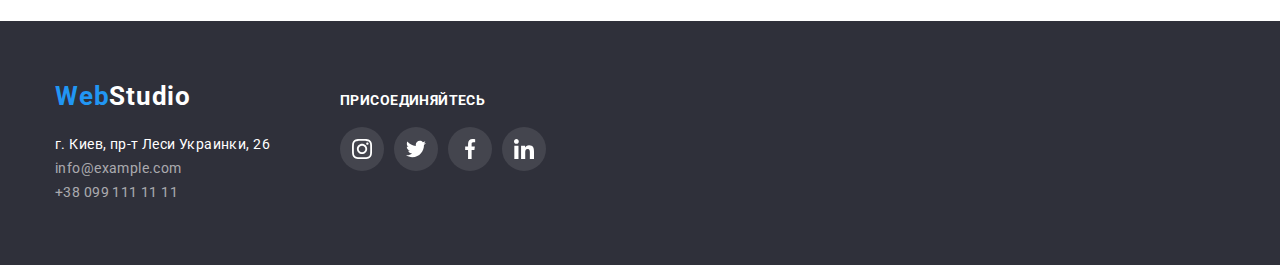
==== commit 15e4a411: "save" ====
--- a/portfolio.html
+++ b/portfolio.html
@@ -47,7 +47,6 @@
                 <svg class="contact-link-icon" width="10" height="16">
                     <use href="./images/icons.svg#icon-telephone"></use>
                 </svg>+38 096 111 11 11</a></li>
-
         </ul>
             </div>
                 </header>
@@ -71,119 +70,156 @@
     
 <ul class="card-list about-img card-set">
     <li class="card-img list card-set-item">
-        <div class="portfolio-ovrl"><img class="card-link" src="./images/img1.jpg" alt="ноутбук" width="370" height="294">
-        </div>
+        <div class="wrapper">
+        <img class="card-link" src="./images/img1.jpg" alt="ноутбук" width="370" height="294">
         <div class="portfolio-overlay">
             <p class="portfolio-desc">Ресурс предлагает комплексные предложения
                  с разным уровнем функционала и сервисов.
                  Все это позволит посетителю получить
-            исчерпывающие сведения о компании или частном лице.</p></div>
-    <div class="team-wrapper"><h2 class="card-title">Технокряк</h2>
+            исчерпывающие сведения о компании или частном лице.
+        </p>
+            </div>
+                </div>
+            <div class="team-wrapper"><h2 class="card-title">Технокряк</h2>
+        <p class="card-text">Веб-сайт</p>
+            </div>
+                </li>
+   
+    <li class="card-img list card-set-item">
+        <div class="wrapper">
+        <img src="./images/img2.jpg" alt="баскетбол" width="370" height="294">
+        <div class="portfolio-overlay">
+            <p class="portfolio-desc">Ресурс предлагает комплексные предложения
+                с разным уровнем функционала и сервисов.
+                Все это позволит посетителю получить
+                исчерпывающие сведения о компании или частном лице.
+        </p>
+            </div>
+                </div>
+             <div class="team-wrapper"><h2 class="card-title">Постер New Orlean vs Golden Star</h2>
+        <p class="card-text">Дизайн</p></div>
+            </li>
+   
+    <li class="card-img list card-set-item">
+        <div class="wrapper">
+        <img src="./images/img3.jpg" alt="рыба" width="370" height="294">
+        <div class="portfolio-overlay">
+            <p class="portfolio-desc">Ресурс предлагает комплексные предложения
+                с разным уровнем функционала и сервисов.
+                Все это позволит посетителю получить
+                исчерпывающие сведения о компании или частном лице.
+            </p>
+            </div>
+                </div>
+            <div class="team-wrapper"><h2 class="card-title">Ресторан Seafood</h2>
+        <p class="card-text">Приложение</p></div>
+            </li>
+    
+    <li class="card-img list card-set-item">
+        <div class="wrapper">
+        <img src="./images/img4.jpg" alt="наушники" width="370" height="294">
+        <div class="portfolio-overlay">
+            <p class="portfolio-desc">Ресурс предлагает комплексные предложения
+                с разным уровнем функционала и сервисов.
+                Все это позволит посетителю получить
+                исчерпывающие сведения о компании или частном лице.
+            </p>
+            </div>
+                </div>
+            <div class="team-wrapper"><h2 class="card-title">Проект Prime</h2>
+        <p class="card-text">Маркетинг</p></div>
+            </li>
+    
+    <li class="card-img list card-set-item">
+        <div class="wrapper">
+        <img src="./images/img5.jpg" alt="коробки" width="370" height="294">
+        <div class="portfolio-overlay">
+            <p class="portfolio-desc">Ресурс предлагает комплексные предложения
+                с разным уровнем функционала и сервисов.
+                Все это позволит посетителю получить
+                исчерпывающие сведения о компании или частном лице.
+            </p>
+            </div>
+                </div>
+            <div class="team-wrapper"><h2 class="card-title">Проект Boxes</h2>
+    <p class="card-text">Приложение</p></div>
+        </li>
+    
+    <li class="card-img list card-set-item">
+        <div class="wrapper">
+        <img src="./images/img6.jpg" alt="монитор" width="370" height="294">
+        <div class="portfolio-overlay">
+            <p class="portfolio-desc">Ресурс предлагает комплексные предложения
+                с разным уровнем функционала и сервисов.
+                Все это позволит посетителю получить
+                исчерпывающие сведения о компании или частном лице.
+            </p>
+        </div>
+            </div>
+        <div class="team-wrapper"><h2 class="card-title">Inspiration has no Borders</h2>
     <p class="card-text">Веб-сайт</p></div>
-</li>
+        </li>
+    
+    <li class="card-img list card-set-item">
+        <div class="wrapper">
+        <img src="./images/img7.jpg" alt="журнал" width="370" height="294">
+        <div class="portfolio-overlay">
+            <p class="portfolio-desc">Ресурс предлагает комплексные предложения
+                с разным уровнем функционала и сервисов.
+                Все это позволит посетителю получить
+                исчерпывающие сведения о компании или частном лице.
+            </p>
+        </div>
+            </div>
+        <div class="team-wrapper"><h2 class="card-title">Издание Limited Edition</h2>
+    <p class="card-text">Дизайн</p></div>
+        </li>
+    
+    <li class="card-img list card-set-item">
+        <div class="wrapper">
+        <img src="./images/img8.jpg" alt="брелок" width="370" height="294">
+        <div class="portfolio-overlay">
+            <p class="portfolio-desc">Ресурс предлагает комплексные предложения
+                с разным уровнем функционала и сервисов.
+                Все это позволит посетителю получить
+                исчерпывающие сведения о компании или частном лице.
+            </p>
+        </div>
+            </div>
+        <div class="team-wrapper"><h2 class="card-title">Проект LAB</h2>
+    <p class="card-text">Маркетинг</p></div>
+        </li>
    
-    <li class="card-img list card-set-item"><img src="./images/img2.jpg" alt="баскетбол" width="370" height="294">
-        <div class="portfolio-overlay">
-            <p class="portfolio-desc">Ресурс предлагает комплексные предложения
-                с разным уровнем функционала и сервисов.
-                Все это позволит посетителю получить
-                исчерпывающие сведения о компании или частном лице.</p>
-            </div>
-    <div class="team-wrapper"><h2 class="card-title">Постер New Orlean vs Golden Star</h2>
-    <p class="card-text">Дизайн</p></div>
-</li>
-   
-    <li class="card-img list card-set-item"><img src="./images/img3.jpg" alt="рыба" width="370" height="294">
-        <div class="portfolio-overlay">
-            <p class="portfolio-desc">Ресурс предлагает комплексные предложения
-                с разным уровнем функционала и сервисов.
-                Все это позволит посетителю получить
-                исчерпывающие сведения о компании или частном лице.</p>
-        </div>
-    <div class="team-wrapper"><h2 class="card-title">Ресторан Seafood</h2>
-    <p class="card-text">Приложение</p></div>
-</li>
-    
-    <li class="card-img list card-set-item"><img src="./images/img4.jpg" alt="наушники" width="370" height="294">
-        <div class="portfolio-overlay">
-            <p class="portfolio-desc">Ресурс предлагает комплексные предложения
-                с разным уровнем функционала и сервисов.
-                Все это позволит посетителю получить
-                исчерпывающие сведения о компании или частном лице.</p>
-        </div>
-    <div class="team-wrapper"><h2 class="card-title">Проект Prime</h2>
-    <p class="card-text">Маркетинг</p></div>
-</li>
-    
-    <li class="card-img list card-set-item"><img src="./images/img5.jpg" alt="коробки" width="370" height="294">
-        <div class="portfolio-overlay">
-            <p class="portfolio-desc">Ресурс предлагает комплексные предложения
-                с разным уровнем функционала и сервисов.
-                Все это позволит посетителю получить
-                исчерпывающие сведения о компании или частном лице.</p>
-        </div>
-    <div class="team-wrapper"><h2 class="card-title">Проект Boxes</h2>
-    <p class="card-text">Приложение</p></div>
-</li>
-    
-    <li class="card-img list card-set-item"><img src="./images/img6.jpg" alt="монитор" width="370" height="294">
-        <div class="portfolio-overlay">
-            <p class="portfolio-desc">Ресурс предлагает комплексные предложения
-                с разным уровнем функционала и сервисов.
-                Все это позволит посетителю получить
-                исчерпывающие сведения о компании или частном лице.</p>
-        </div>
-    <div class="team-wrapper"><h2 class="card-title">Inspiration has no Borders</h2>
-    <p class="card-text">Веб-сайт</p></div>
-</li>
-    
-    <li class="card-img list card-set-item"><img src="./images/img7.jpg" alt="журнал" width="370" height="294">
-        <div class="portfolio-overlay">
-            <p class="portfolio-desc">Ресурс предлагает комплексные предложения
-                с разным уровнем функционала и сервисов.
-                Все это позволит посетителю получить
-                исчерпывающие сведения о компании или частном лице.</p>
-        </div>
-   <div class="team-wrapper"><h2 class="card-title">Издание Limited Edition</h2>
-<p class="card-text">Дизайн</p></div>
-</li>
-    
-    <li class="card-img list card-set-item"><img src="./images/img8.jpg" alt="брелок" width="370" height="294">
-        <div class="portfolio-overlay">
-            <p class="portfolio-desc">Ресурс предлагает комплексные предложения
-                с разным уровнем функционала и сервисов.
-                Все это позволит посетителю получить
-                исчерпывающие сведения о компании или частном лице.</p>
-        </div>
-    <div class="team-wrapper"><h2 class="card-title">Проект LAB</h2>
-    <p class="card-text">Маркетинг</p></div>
-</li>
-   
-    <li class="card-img list card-set-item"><img src="./images/img9.jpg" alt="ноутбук с руками" width="370" height="294">
-        <div class="portfolio-overlay">
-            <p class="portfolio-desc">Ресурс предлагает комплексные предложения
-                с разным уровнем функционала и сервисов.
-                Все это позволит посетителю получить
-                исчерпывающие сведения о компании или частном лице.</p>
-        </div>
-    <div class="team-wrapper"><h2 class="card-title">Growing Business</h2>
+    <li class="card-img list card-set-item">
+        <div class="wrapper">
+        <img src="./images/img9.jpg" alt="ноутбук с руками" width="370" height="294">
+        <div class="portfolio-overlay">
+            <p class="portfolio-desc">Ресурс предлагает комплексные предложения
+                с разным уровнем функционала и сервисов.
+                Все это позволит посетителю получить
+                исчерпывающие сведения о компании или частном лице.
+            </p>
+        </div>
+            </div>
+        <div class="team-wrapper"><h2 class="card-title">Growing Business</h2>
     <p>Приложение</p></div>
-</li>
-    
-</ul>
-    </div>
-    </section>
-    </main>
+        </li>
+            </ul>
+                </div>
+                    </section>
+                        </main>
 
 
     <!--Футер-->
 <footer class="footer">
     <div class="container footer-container">
         <div class="footer-cntct">
-            <a class="footer-logo link" href="./index.html">Web<span class="footer-logo-ft">Studio</span></a>
-
-            <address>
-                <p class="address">г. Киев, пр-т Леси Украинки, 26</p>
+            <a class="footer-logo link" href="./index.html">Web<span class="footer-logo-ft">Studio</span>
+                </a>
+            
+                <address>
+                <p class="address">г. Киев, пр-т Леси Украинки, 26
+                </p>
 
                 <ul class="list footer-contact">
 
@@ -228,13 +264,9 @@
                         </svg>
                     </a>
                 </li>
-
             </ul>
         </div>
-
     </div>
 </footer>
-
-</body>
-
-</html>+    </body>
+        </html>--- a/css/styles.css
+++ b/css/styles.css
@@ -127,8 +127,9 @@
         cursor: pointer;
     }
 
-    .portfolio-ovrl {
+    .wrapper {
         position: relative;
+        overflow: hidden;
     }
     
     .portfolio-overlay {
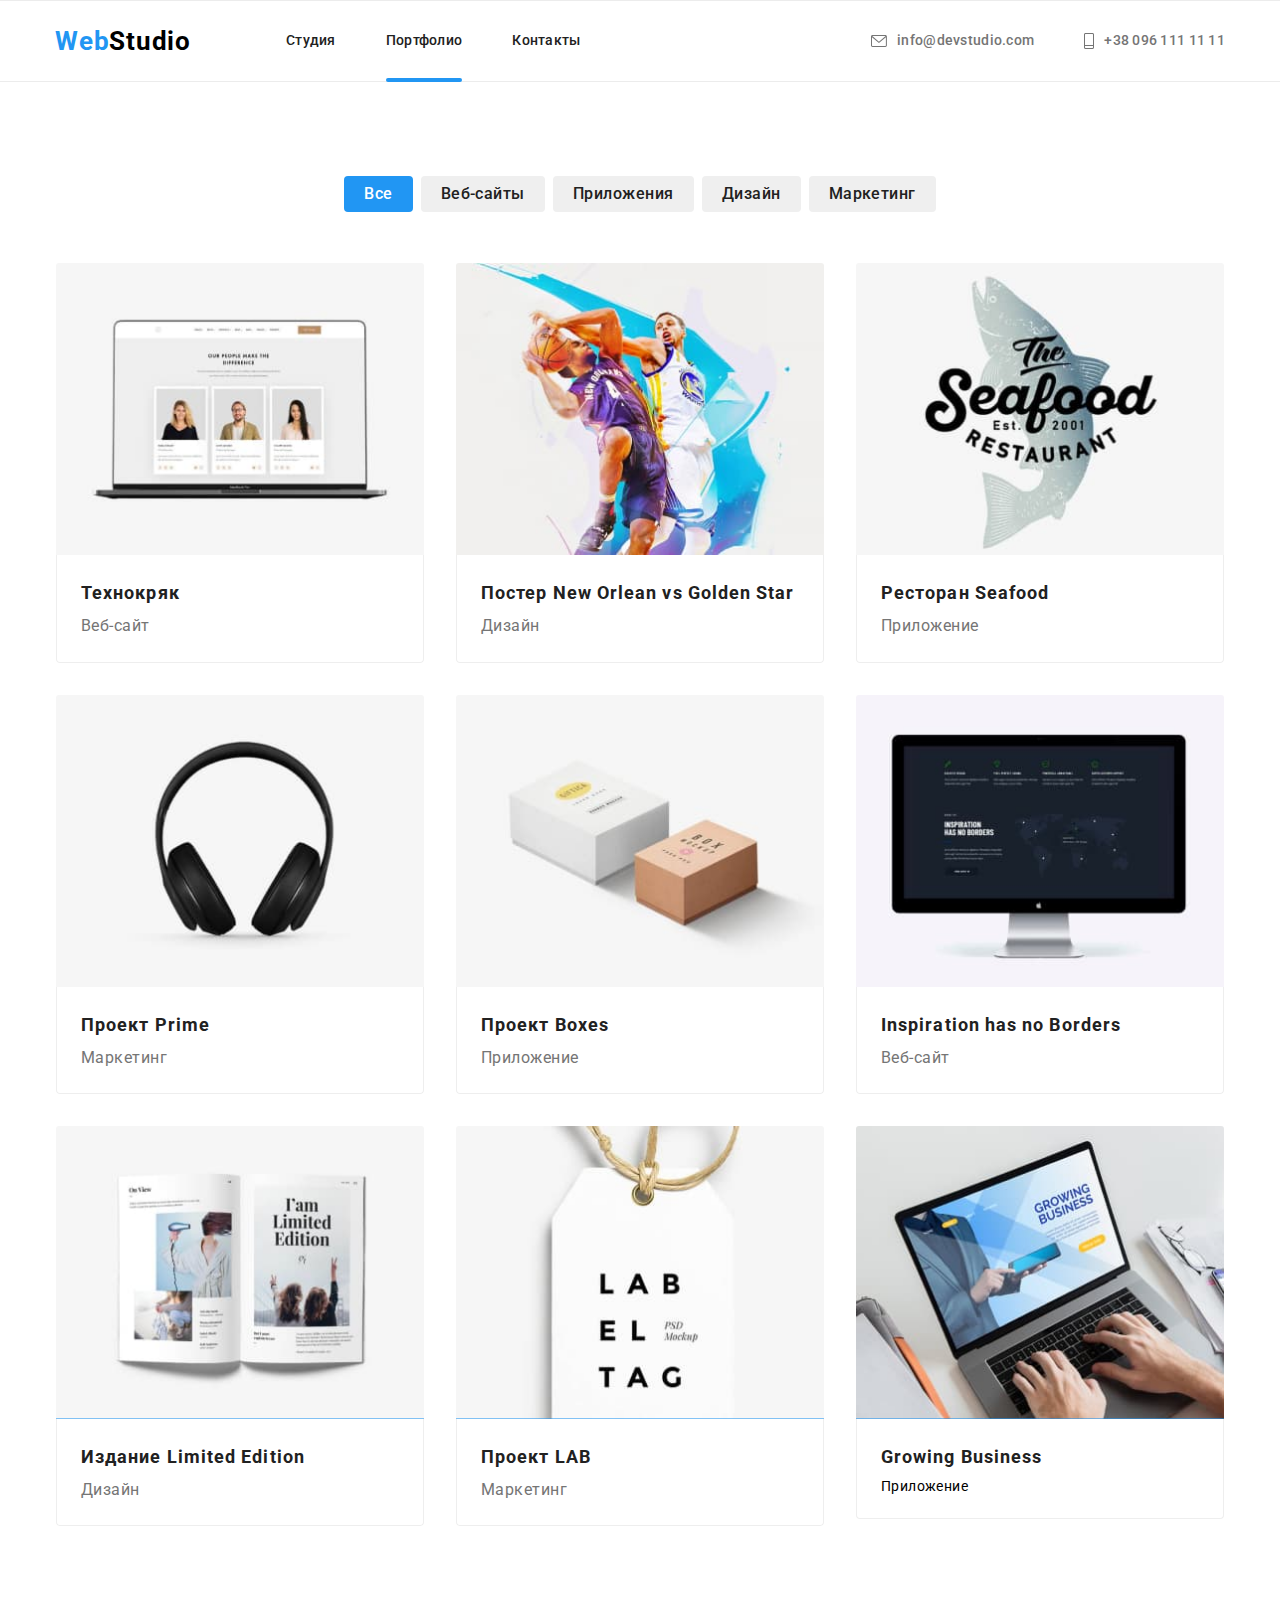
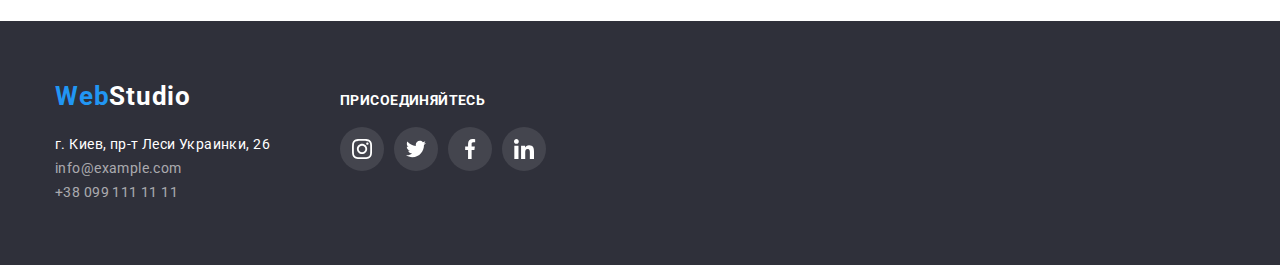
==== commit 737d13f5: "final save" ====
--- a/portfolio.html
+++ b/portfolio.html
@@ -57,7 +57,7 @@
     <!--Кнопки-->
     <h1 class="hidden">Кнопки</h1>
 <ul class="button-portfolio">
-    <li class="button-item section-shadow"><button class="button-list btn-info current" type="button">Все</button></li>
+    <li class="button-item section-shadow"><button class="button-list btn-info current-btn" type="button">Все</button></li>
     <li class="button-item section-shadow"><button class="button-list btn-info" type="button">Веб-сайты</button></li>
     <li class="button-item section-shadow"><button class="button-list btn-info" type="button">Приложения</button></li>
     <li class="button-item section-shadow"><button class="button-list btn-info" type="button">Дизайн</button></li>
--- a/css/styles.css
+++ b/css/styles.css
@@ -284,27 +284,41 @@
             position: relative;
         }
 
-          .current::after {
-            position: absolute;
-            content: "";
-            display: inline-block;
-            align-items: flex-end;
-            bottom: -1px;
-            width: 100%;
-            height: 4px;
-            left: 0;
-        
-            border-radius: 2px;
-            background-color: var(--accent-txt-color);
-            color: var(--accent-txt-color);
+            .current::after {
+                position: absolute;
+                    content: "";
+                    display: inline-block;
+                    align-items: flex-end;
+                    bottom: -1px;
+                    width: 100%;
+                    height: 4px;
+                    left: 0;
+                
+                    border-radius: 2px;
+                    background-color: var(--accent-txt-color);
+                    color: var(--accent-txt-color);
+            }
+            
+         
+
+
+        .current-btn::after {
+                position: absolute;
+                content: "";
+                display: inline-block;
+                align-items: flex-end;
+                bottom: -1px;
+                width: 100%;
+                height: 4px;
+                left: 0;
+            
+                border-radius: 2px;
+                color: var(--accent-txt-color);
+                
+            
         }
 
           
-
-          
-
-
-
     
 
     .header-contact {
@@ -505,7 +519,7 @@
     }
     
 
-        .button-list.current,
+        .button-list.current-btn,
         .button-list:hover,
         .button-list:focus {
             background-color: var(--accent-txt-color);
